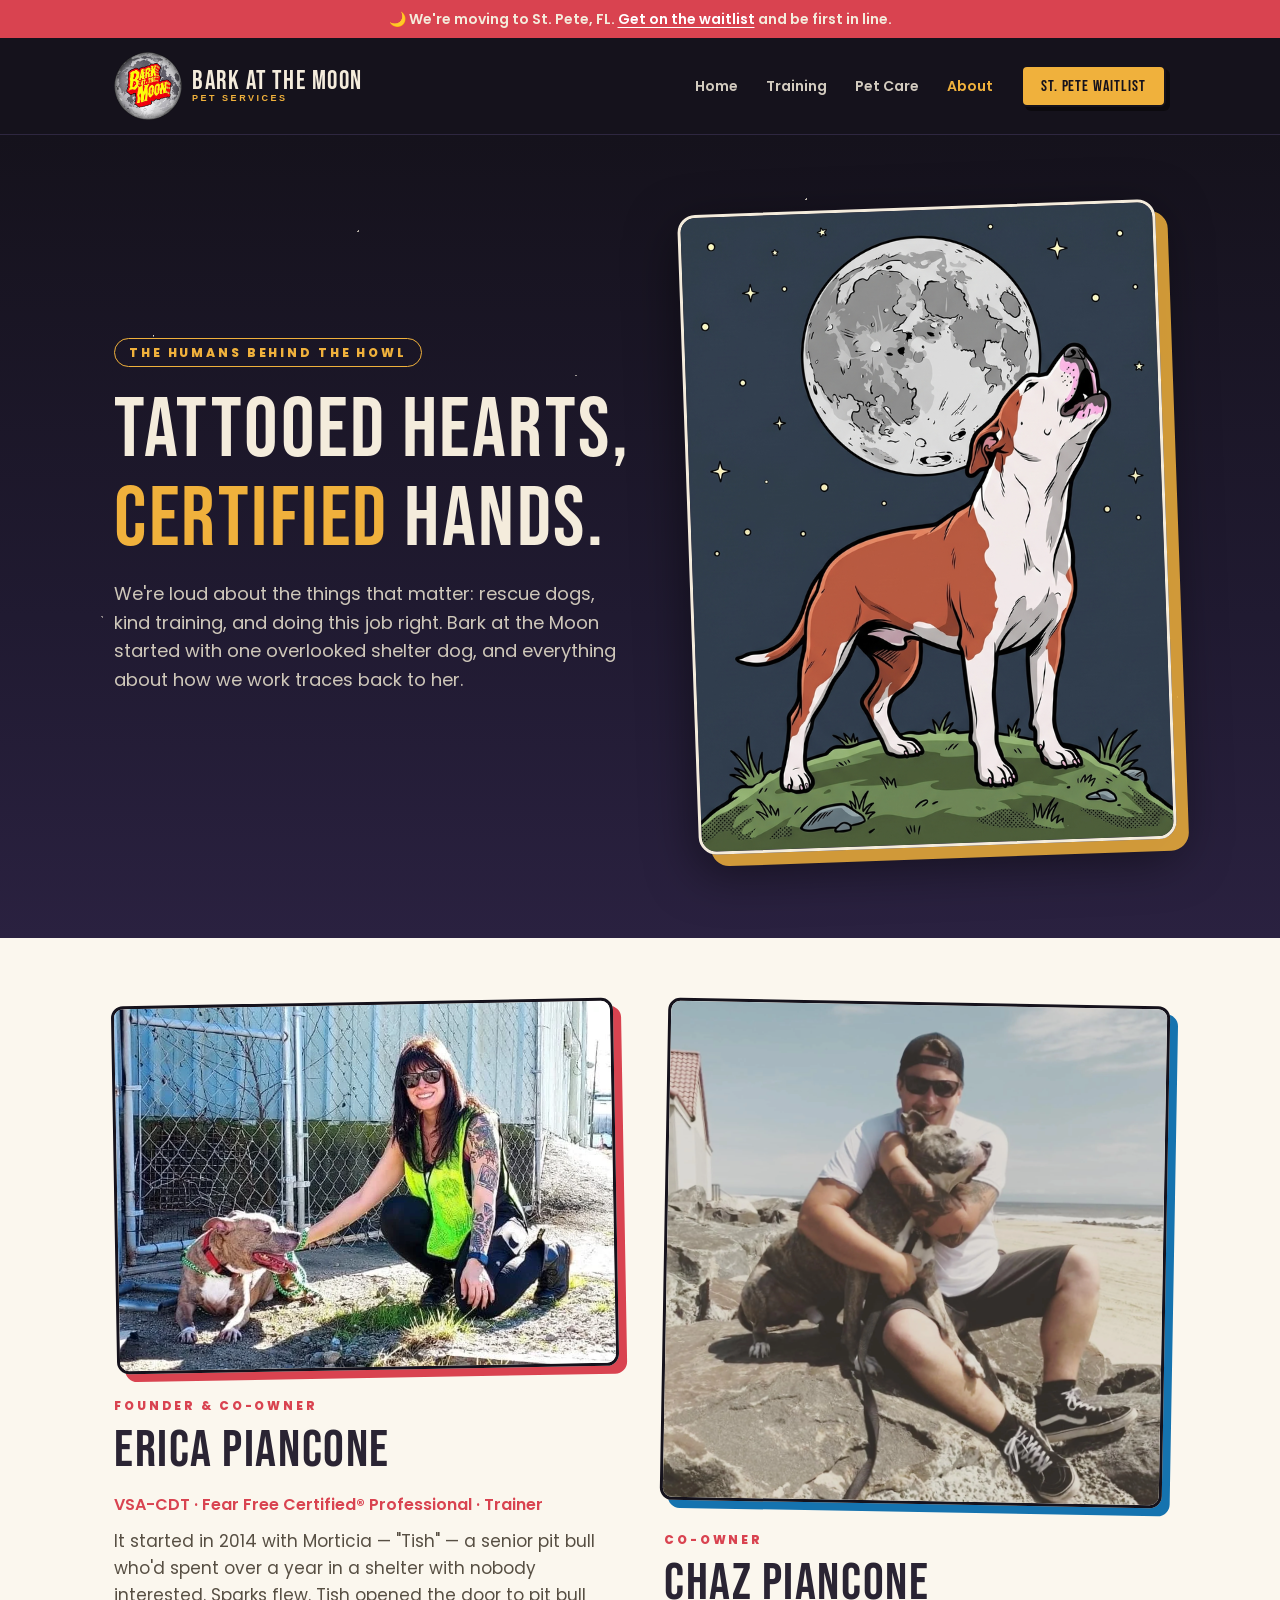
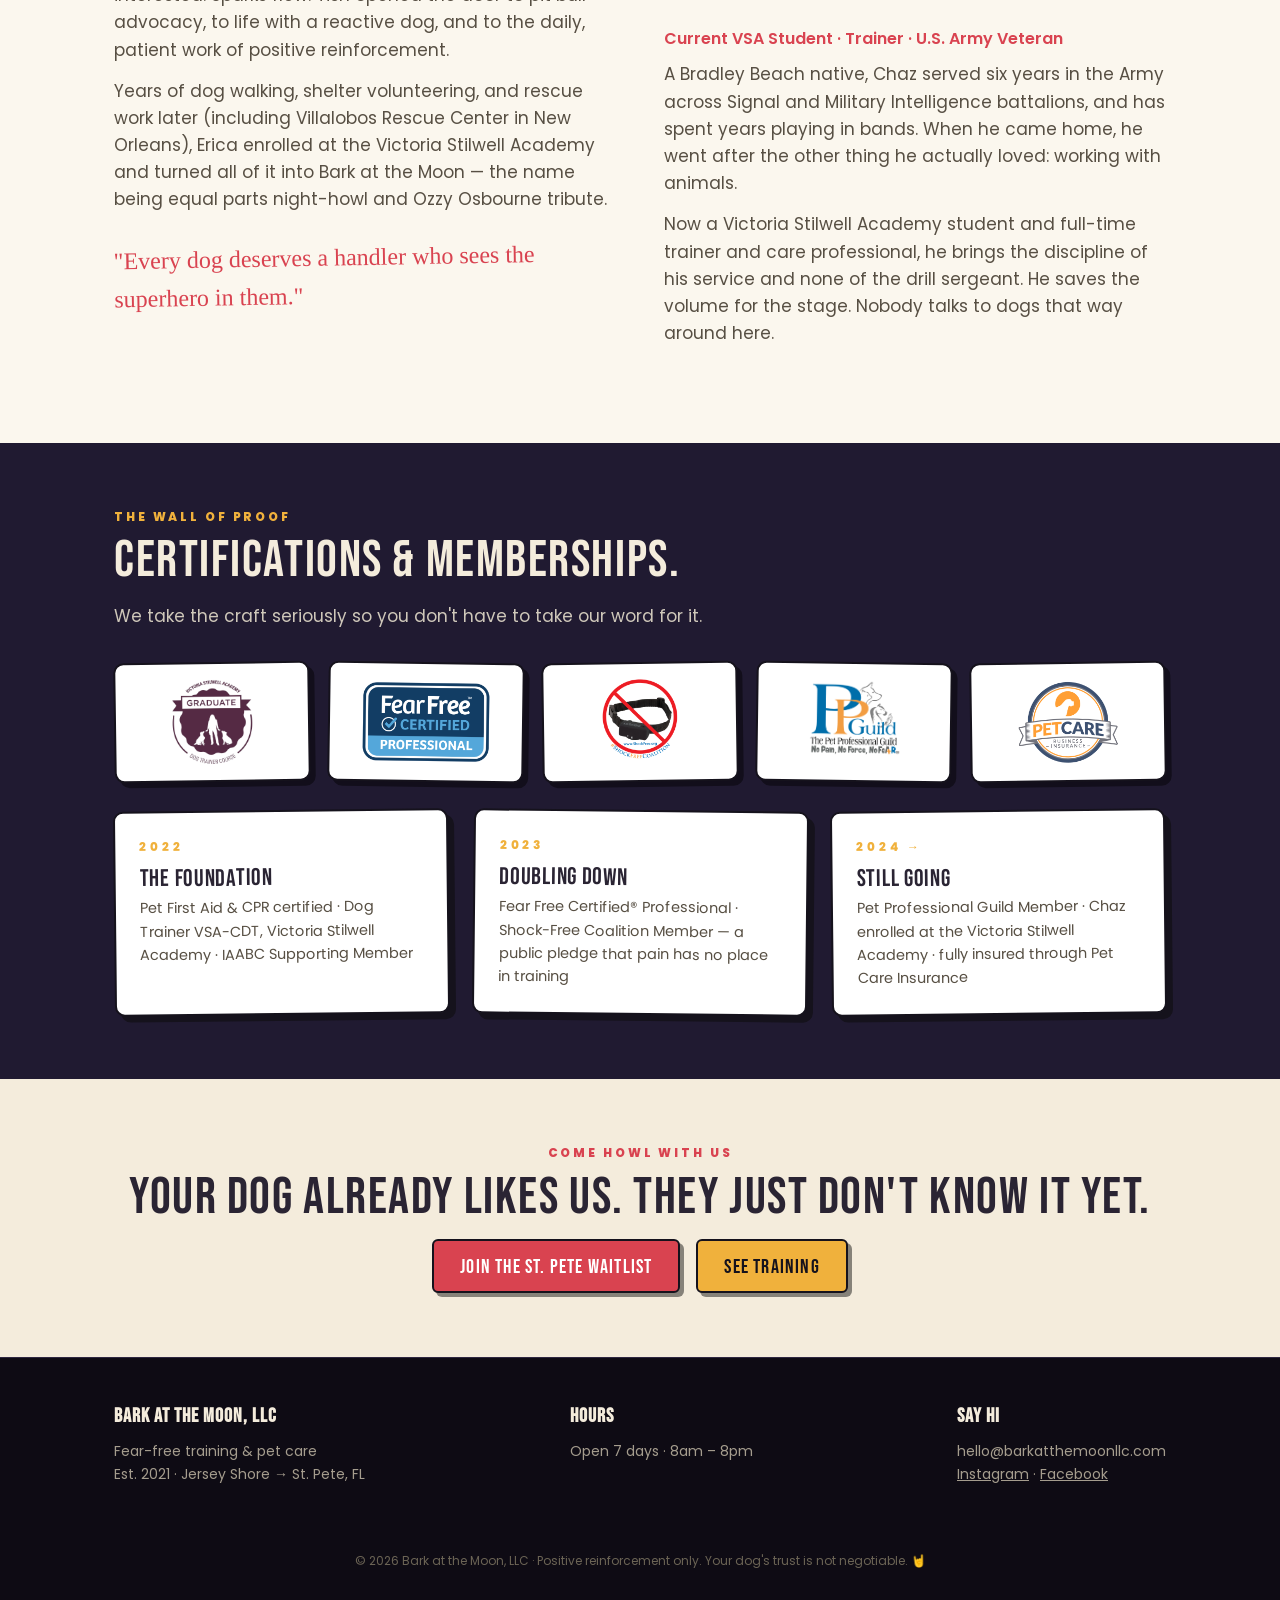
==== about.html @ cbb5c9de "Bark at the Moon site mockups: 5 pages, brand assets, mobile-ready Co-Authored-By: Claude Fable 5 <n" ====
<!DOCTYPE html>
<html lang="en">
<head>
<meta charset="UTF-8">
<meta name="viewport" content="width=device-width, initial-scale=1.0">
<title>About Us | Bark at the Moon</title>
<meta name="description" content="Meet Erica and Chaz Piancone — certified, fear-free trainers with rescue roots, tattoo sleeves, and zero tolerance for outdated training methods.">
<link rel="preconnect" href="https://fonts.googleapis.com">
<link href="https://fonts.googleapis.com/css2?family=Bebas+Neue&family=Permanent+Marker&family=Poppins:wght@400;600;800&display=swap" rel="stylesheet">
<link rel="stylesheet" href="styles.css">
</head>
<body>

<div class="topbar">🌙 We're moving to St. Pete, FL. <a href="waitlist.html">Get on the waitlist</a> and be first in line.</div>

<header>
  <nav class="nav">
    <a class="logo" href="index.html">
      <img src="assets/logo-moon.png" alt="Bark at the Moon logo" style="width:68px;height:auto;">
      <span class="logo-name">Bark at the Moon<small>Pet Services</small></span>
    </a>
    <a class="nav-link" href="index.html">Home</a>
    <a class="nav-link" href="training.html">Training</a>
    <a class="nav-link" href="pet-care.html">Pet Care</a>
    <a class="nav-link active" href="about.html">About</a>
    <a class="btn btn-gold btn-sm" href="waitlist.html">St. Pete Waitlist</a>
  </nav>
</header>

<div class="hero">
  <div class="hero-inner">
    <div class="hero-copy">
      <span class="eyebrow">The humans behind the howl</span>
      <h1>Tattooed hearts,<br><span class="hl">certified</span> hands.</h1>
      <p class="sub">We're loud about the things that matter: rescue dogs, kind training, and doing this job right. Bark at the Moon started with one overlooked shelter dog, and everything about how we work traces back to her.</p>
    </div>
    <div class="hero-art">
      <span class="awoo marker">est. 2021</span>
      <img class="hero-logo" src="assets/about-hero.png" alt="Illustration of a pit bull howling at the full moon">
    </div>
  </div>
</div>

<section class="section-light">
  <div class="wrap">
    <div class="split">
      <div>
        <img class="photo-frame" src="assets/erica-vrc.jpg" alt="Erica volunteering at Villalobos Rescue Center with a smiling pit bull">
        <div class="kicker">Founder &amp; Co-Owner</div>
        <h2 class="title">Erica Piancone</h2>
        <p style="font-weight:600; color:var(--red); margin-bottom:10px;">VSA-CDT · Fear Free Certified® Professional · Trainer</p>
        <p class="lede" style="margin-bottom:14px;">It started in 2014 with Morticia — "Tish" — a senior pit bull who'd spent over a year in a shelter with nobody interested. Sparks flew. Tish opened the door to pit bull advocacy, to life with a reactive dog, and to the daily, patient work of positive reinforcement.</p>
        <p class="lede" style="margin-bottom:14px;">Years of dog walking, shelter volunteering, and rescue work later (including Villalobos Rescue Center in New Orleans), Erica enrolled at the Victoria Stilwell Academy and turned all of it into Bark at the Moon — the name being equal parts night-howl and Ozzy Osbourne tribute.</p>
        <blockquote class="pull">"Every dog deserves a handler who sees the superhero in them."</blockquote>
      </div>
      <div>
        <img class="photo-frame tilt-r" src="assets/chaz.jpg" alt="Chaz on the beach hugging a brindle pit bull">
        <div class="kicker">Co-Owner</div>
        <h2 class="title">Chaz Piancone</h2>
        <p style="font-weight:600; color:var(--red); margin-bottom:10px;">Current VSA Student · Trainer · U.S. Army Veteran</p>
        <p class="lede" style="margin-bottom:14px;">A Bradley Beach native, Chaz served six years in the Army across Signal and Military Intelligence battalions, and has spent years playing in bands. When he came home, he went after the other thing he actually loved: working with animals.</p>
        <p class="lede">Now a Victoria Stilwell Academy student and full-time trainer and care professional, he brings the discipline of his service and none of the drill sergeant. He saves the volume for the stage. Nobody talks to dogs that way around here.</p>
      </div>
    </div>
  </div>
</section>

<section class="section-dark">
  <div class="wrap">
    <div class="kicker">The wall of proof</div>
    <h2 class="title">Certifications &amp; memberships.</h2>
    <p class="lede">We take the craft seriously so you don't have to take our word for it.</p>
    <div class="cert-strip" style="margin-bottom:28px;">
      <div class="cert"><img src="assets/vsa.jpg" alt="Victoria Stilwell Academy Graduate — Dog Trainer Course"></div>
      <div class="cert"><img src="assets/fearfree.png" alt="Fear Free Certified Professional"></div>
      <div class="cert"><img src="assets/sfc.png" alt="Shock-Free Coalition member"></div>
      <div class="cert"><img src="assets/ppg.png" alt="Pet Professional Guild member"></div>
      <div class="cert"><img src="assets/pci.png" alt="Insured through Pet Care Insurance"></div>
    </div>
    <div class="cards">
      <div class="card">
        <div class="kicker">2022</div>
        <h3>The foundation</h3>
        <p>Pet First Aid &amp; CPR certified · Dog Trainer VSA-CDT, Victoria Stilwell Academy · IAABC Supporting Member</p>
      </div>
      <div class="card">
        <div class="kicker">2023</div>
        <h3>Doubling down</h3>
        <p>Fear Free Certified® Professional · Shock-Free Coalition Member — a public pledge that pain has no place in training</p>
      </div>
      <div class="card">
        <div class="kicker">2024 →</div>
        <h3>Still going</h3>
        <p>Pet Professional Guild Member · Chaz enrolled at the Victoria Stilwell Academy · fully insured through Pet Care Insurance</p>
      </div>
    </div>
  </div>
</section>

<section class="section-cream">
  <div class="wrap" style="text-align:center;">
    <div class="kicker">Come howl with us</div>
    <h2 class="title">Your dog already likes us. They just don't know it yet.</h2>
    <div class="cta-row" style="justify-content:center; display:flex; gap:16px; flex-wrap:wrap;">
      <a class="btn btn-red" href="waitlist.html">Join the St. Pete Waitlist</a>
      <a class="btn btn-gold" href="training.html">See Training</a>
    </div>
  </div>
</section>

<footer>
  <div class="wrap">
    <div>
      <h4>Bark at the Moon, LLC</h4>
      Fear-free training &amp; pet care<br>
      Est. 2021 · Jersey Shore → St. Pete, FL
    </div>
    <div>
      <h4>Hours</h4>
      Open 7 days · 8am – 8pm
    </div>
    <div>
      <h4>Say hi</h4>
      hello@barkatthemoonllc.com<br>
      <a href="https://instagram.com/barkatthemoon_nj" target="_blank" rel="noopener">Instagram</a> · <a href="https://facebook.com/barkatthemoonllc" target="_blank" rel="noopener">Facebook</a>
    </div>
    <div class="fine">© 2026 Bark at the Moon, LLC · Positive reinforcement only. Your dog's trust is not negotiable. 🤘</div>
  </div>
</footer>

</body>
</html>
---- styles.css ----
/* Bark at the Moon — mockup design system
   Tattoo-flash palette: ink, cream, gold, red, teal */

:root {
  --ink: #15121c;
  --night: #201a31;
  --night-2: #2a2140;
  --cream: #f4ecdc;
  --paper: #fbf7ee;
  --gold: #f0b13c;
  --red: #d94350;
  --blue: #1573af;   /* carried over from the current site's accent */
  --teal: #3aa79a;
  --text-dark: #2a2433;
  --muted: #7d7668;
}

* { margin: 0; padding: 0; box-sizing: border-box; }

body {
  font-family: "Poppins", "Segoe UI", Arial, sans-serif;
  background: var(--ink);
  color: var(--cream);
  line-height: 1.6;
}

h1, h2, h3, .display {
  font-family: "Bebas Neue", "Arial Narrow", sans-serif;
  font-weight: 400;
  letter-spacing: 0.03em;
  line-height: 1.05;
}

.marker { font-family: "Permanent Marker", cursive; }

a { color: inherit; }

img { max-width: 100%; }

/* ── announcement bar ─────────────────────────── */
.topbar {
  background: var(--red);
  color: var(--cream);
  text-align: center;
  font-size: 14px;
  font-weight: 600;
  padding: 8px 16px;
}
.topbar a { color: #fff; text-underline-offset: 3px; }

/* ── header ───────────────────────────────────── */
header {
  background: var(--ink);
  border-bottom: 1px solid #2e2740;
  position: sticky;
  top: 0;
  z-index: 50;
}
.nav {
  max-width: 1100px;
  margin: 0 auto;
  padding: 14px 24px;
  display: flex;
  align-items: center;
  gap: 28px;
}
.logo {
  display: flex;
  align-items: center;
  gap: 10px;
  text-decoration: none;
  margin-right: auto;
}
.logo svg { display: block; }
.logo-name {
  font-family: "Bebas Neue", sans-serif;
  font-size: 26px;
  letter-spacing: 0.06em;
  color: var(--cream);
  line-height: 0.9;
}
.logo-name small {
  display: block;
  font-family: "Inter", sans-serif;
  font-size: 9px;
  font-weight: 600;
  letter-spacing: 0.28em;
  color: var(--gold);
  text-transform: uppercase;
}
.nav a.nav-link {
  text-decoration: none;
  font-size: 14px;
  font-weight: 600;
  color: var(--cream);
  opacity: 0.85;
}
.nav a.nav-link:hover, .nav a.nav-link.active { color: var(--gold); opacity: 1; }

/* ── buttons ──────────────────────────────────── */
.btn {
  display: inline-block;
  font-family: "Bebas Neue", sans-serif;
  font-size: 20px;
  letter-spacing: 0.06em;
  text-decoration: none;
  padding: 10px 26px 8px;
  border: 2px solid var(--ink);
  border-radius: 6px;
  cursor: pointer;
  transition: transform 0.12s ease;
}
.btn:hover { transform: rotate(-1.5deg) scale(1.03); }
.btn-gold { background: var(--gold); color: var(--ink); box-shadow: 4px 4px 0 rgba(0,0,0,0.45); }
.btn-red { background: var(--red); color: #fff; box-shadow: 4px 4px 0 rgba(0,0,0,0.45); }
.btn-ghost { background: transparent; color: var(--cream); border-color: var(--cream); }
.btn-sm { font-size: 16px; padding: 7px 18px 5px; }

/* ── hero ─────────────────────────────────────── */
.hero {
  background:
    radial-gradient(1.5px 1.5px at 12% 25%, rgba(244,236,220,.9) 50%, transparent 51%),
    radial-gradient(2px 2px at 28% 12%, rgba(244,236,220,.7) 50%, transparent 51%),
    radial-gradient(1.5px 1.5px at 45% 30%, rgba(244,236,220,.6) 50%, transparent 51%),
    radial-gradient(2px 2px at 63% 8%, rgba(244,236,220,.8) 50%, transparent 51%),
    radial-gradient(1.5px 1.5px at 85% 40%, rgba(244,236,220,.7) 50%, transparent 51%),
    radial-gradient(1.5px 1.5px at 72% 22%, rgba(244,236,220,.5) 50%, transparent 51%),
    radial-gradient(2px 2px at 8% 60%, rgba(244,236,220,.5) 50%, transparent 51%),
    radial-gradient(1.5px 1.5px at 92% 70%, rgba(244,236,220,.6) 50%, transparent 51%),
    linear-gradient(180deg, var(--ink) 0%, var(--night) 60%, var(--night-2) 100%);
}
.hero-inner {
  max-width: 1100px;
  margin: 0 auto;
  padding: 72px 24px 84px;
  display: flex;
  align-items: center;
  gap: 48px;
}
.hero-copy { flex: 1.1; }
.hero-art { flex: 1; text-align: center; position: relative; }

.eyebrow {
  display: inline-block;
  font-size: 12px;
  font-weight: 800;
  letter-spacing: 0.24em;
  text-transform: uppercase;
  color: var(--gold);
  border: 1.5px solid var(--gold);
  border-radius: 999px;
  padding: 4px 14px;
  margin-bottom: 20px;
}

.hero h1 {
  font-size: clamp(48px, 7vw, 84px);
  color: var(--cream);
  margin-bottom: 16px;
}
.hero h1 .hl { color: var(--gold); }
.hero h1 .hl-red { color: var(--red); }

.hero .sub {
  font-size: 18px;
  max-width: 520px;
  color: #cfc8ba;
  margin-bottom: 28px;
}
.hero .cta-row { display: flex; gap: 16px; flex-wrap: wrap; align-items: center; }

.awoo {
  position: absolute;
  top: -10px;
  right: 4%;
  transform: rotate(12deg);
  color: var(--red);
  font-size: 22px;
}

/* moon */
.moon-img {
  width: 100%;
  max-width: 400px;
  height: auto;
  transform: rotate(-2deg);
  filter:
    drop-shadow(0 0 30px rgba(244,236,220,0.25))
    drop-shadow(0 0 100px rgba(240,177,60,0.15));
}

/* ── sections ─────────────────────────────────── */
section { padding: 64px 0; }
.wrap { max-width: 1100px; margin: 0 auto; padding: 0 24px; }
.wrap-narrow { max-width: 780px; margin: 0 auto; padding: 0 24px; }

.section-light { background: var(--paper); color: var(--text-dark); }
.section-cream { background: var(--cream); color: var(--text-dark); }
.section-dark { background: var(--night); }
.section-ink { background: var(--ink); }

.kicker {
  font-size: 12px;
  font-weight: 800;
  letter-spacing: 0.24em;
  text-transform: uppercase;
  color: var(--red);
  margin-bottom: 8px;
}
.section-dark .kicker, .section-ink .kicker { color: var(--gold); }

h2.title { font-size: clamp(34px, 4.5vw, 52px); margin-bottom: 14px; }
.lede { font-size: 17px; max-width: 640px; margin-bottom: 32px; }
.section-light .lede, .section-cream .lede { color: #574f43; }
.section-dark .lede, .section-ink .lede { color: #cfc8ba; }

/* ── sticker cards ────────────────────────────── */
.cards {
  display: grid;
  grid-template-columns: repeat(auto-fit, minmax(240px, 1fr));
  gap: 24px;
}
.card {
  background: #fff;
  color: var(--text-dark);
  border: 2px solid var(--ink);
  border-radius: 10px;
  padding: 24px;
  box-shadow: 6px 6px 0 var(--ink);
}
.card:nth-child(even) { transform: rotate(0.6deg); }
.card:nth-child(odd) { transform: rotate(-0.6deg); }
.card h3 { font-size: 24px; margin: 10px 0 6px; }
.card p { font-size: 14.5px; color: #574f43; }
.card .price {
  font-family: "Bebas Neue", sans-serif;
  font-size: 22px;
  color: var(--red);
  margin-top: 10px;
}
.card .icon { width: 34px; height: 34px; }

.card-dark {
  background: var(--night-2);
  color: var(--cream);
  border-color: #000;
  box-shadow: 6px 6px 0 #000;
}
.card-dark p { color: #cfc8ba; }

/* ── the "no" list ────────────────────────────── */
.nolist { list-style: none; margin: 24px 0; }
.nolist li {
  font-family: "Bebas Neue", sans-serif;
  font-size: clamp(30px, 4.5vw, 46px);
  letter-spacing: 0.04em;
  color: var(--cream);
  position: relative;
  display: table;
  padding: 2px 6px;
  margin-bottom: 6px;
}
.nolist li::after {
  content: "";
  position: absolute;
  left: -6px; right: -6px; top: 52%;
  height: 5px;
  background: var(--red);
  transform: rotate(-1.6deg);
  border-radius: 3px;
}
.not-ever {
  font-family: "Permanent Marker", cursive;
  font-size: 26px;
  color: var(--gold);
  transform: rotate(-2deg);
  display: inline-block;
  margin-top: 8px;
}

/* ── badges / patches ─────────────────────────── */
.badges { display: flex; flex-wrap: wrap; gap: 12px; margin-top: 20px; }
.badge {
  border: 2px solid var(--gold);
  color: var(--gold);
  border-radius: 999px;
  font-size: 13px;
  font-weight: 700;
  padding: 7px 16px;
  letter-spacing: 0.02em;
  background: rgba(240,177,60,0.07);
}
.badge.badge-light {
  border-color: var(--text-dark);
  color: var(--text-dark);
  background: #fff;
  box-shadow: 3px 3px 0 var(--text-dark);
}

/* ── misc ─────────────────────────────────────── */
.split { display: flex; gap: 48px; align-items: flex-start; }
.split > div { flex: 1; }

.pawline {
  display: flex; gap: 18px; justify-content: center;
  padding: 18px 0; opacity: 0.5;
}

blockquote.pull {
  font-family: "Permanent Marker", cursive;
  font-size: 24px;
  color: var(--red);
  transform: rotate(-1deg);
  margin: 24px 0;
  max-width: 560px;
}

.notice {
  border: 2px dashed var(--red);
  border-radius: 10px;
  padding: 16px 20px;
  font-size: 15px;
  max-width: 640px;
}

/* ── forms (waitlist) ─────────────────────────── */
.form-card {
  background: var(--paper);
  color: var(--text-dark);
  border: 2px solid var(--ink);
  border-radius: 12px;
  box-shadow: 8px 8px 0 rgba(0,0,0,0.5);
  padding: 32px;
  max-width: 560px;
}
.form-card label {
  display: block;
  font-size: 13px;
  font-weight: 800;
  letter-spacing: 0.06em;
  text-transform: uppercase;
  margin: 16px 0 5px;
  color: var(--text-dark);
}
.form-card input[type="text"], .form-card input[type="email"],
.form-card input[type="tel"], .form-card textarea, .form-card select {
  width: 100%;
  font-family: inherit;
  font-size: 15px;
  padding: 10px 12px;
  border: 2px solid var(--text-dark);
  border-radius: 6px;
  background: #fff;
}
.form-card textarea { min-height: 80px; resize: vertical; }
.checks { display: flex; flex-wrap: wrap; gap: 10px; margin-top: 6px; }
.checks label {
  display: inline-flex; align-items: center; gap: 7px;
  margin: 0; text-transform: none; letter-spacing: 0;
  font-size: 14px; font-weight: 600;
  border: 2px solid var(--text-dark);
  border-radius: 999px;
  padding: 7px 14px;
  cursor: pointer;
  background: #fff;
}
.form-card .btn { margin-top: 24px; }

.steps { counter-reset: step; list-style: none; margin-top: 24px; }
.steps li {
  counter-increment: step;
  display: flex; gap: 16px; align-items: baseline;
  margin-bottom: 18px; font-size: 15.5px;
}
.steps li::before {
  content: counter(step);
  font-family: "Bebas Neue", sans-serif;
  font-size: 26px;
  color: var(--gold);
  border: 2px solid var(--gold);
  border-radius: 50%;
  min-width: 40px; height: 40px;
  display: inline-flex; align-items: center; justify-content: center;
  flex-shrink: 0;
  position: relative; top: 6px;
}

/* ── real assets: photos & cert emblems ───────── */
.hero-photo {
  width: 280px; height: 280px;
  object-fit: cover;
  border-radius: 50%;
  border: 4px solid var(--cream);
  box-shadow: 0 0 0 4px var(--ink), 0 12px 40px rgba(0,0,0,0.5);
  position: relative;
  z-index: 2;
}
.hero-logo {
  width: 100%;
  max-width: 520px;
  border-radius: 18px;
  border: 3px solid var(--cream);
  box-shadow: 12px 12px 0 rgba(240,177,60,0.85), 0 16px 50px rgba(0,0,0,0.5);
  transform: rotate(-2deg);
}

.photo-frame {
  width: 100%;
  border: 3px solid var(--ink);
  border-radius: 12px;
  box-shadow: 8px 8px 0 var(--red);
  transform: rotate(-1deg);
  margin-bottom: 18px;
}
.photo-frame.tilt-r { transform: rotate(1deg); box-shadow: 8px 8px 0 var(--blue); }

.cert-strip {
  display: grid;
  grid-template-columns: repeat(auto-fit, minmax(150px, 1fr));
  gap: 18px;
  margin-top: 26px;
}
.cert {
  background: #fff;
  border: 2px solid var(--ink);
  border-radius: 10px;
  padding: 14px;
  min-height: 110px;
  display: flex;
  align-items: center;
  justify-content: center;
  box-shadow: 5px 5px 0 rgba(0,0,0,0.45);
}
.cert:nth-child(even) { transform: rotate(0.8deg); }
.cert:nth-child(odd) { transform: rotate(-0.8deg); }
.cert img { max-height: 88px; max-width: 100%; object-fit: contain; }

.local-strip {
  display: flex;
  flex-wrap: wrap;
  gap: 22px;
  align-items: center;
  justify-content: center;
  margin-top: 24px;
}
.local-strip img {
  height: 92px; width: 92px;
  object-fit: contain;
  background: #fff;
  border: 2px solid var(--ink);
  border-radius: 50%;
  padding: 8px;
  box-shadow: 4px 4px 0 rgba(0,0,0,0.35);
}

/* ── footer ───────────────────────────────────── */
footer {
  background: #0e0b14;
  border-top: 1px solid #2e2740;
  padding: 42px 0;
  font-size: 14px;
  color: #a59d8e;
}
footer .wrap { display: flex; flex-wrap: wrap; gap: 40px; justify-content: space-between; }
footer h4 {
  font-family: "Bebas Neue", sans-serif;
  font-size: 20px;
  color: var(--cream);
  margin-bottom: 8px;
  letter-spacing: 0.05em;
}
footer a { color: #a59d8e; }
.fine { margin-top: 26px; text-align: center; width: 100%; font-size: 12px; color: #6b6455; }

@media (max-width: 820px) {
  /* nav collapses to a centered two-row stack */
  .nav {
    flex-wrap: wrap;
    justify-content: center;
    gap: 10px 18px;
    padding: 12px 16px;
  }
  .logo { margin-right: 0; flex-basis: 100%; justify-content: center; }
  .logo img { width: 52px !important; }
  .logo-name { font-size: 22px; }
  .nav a.nav-link { font-size: 13px; }
  .btn-sm { font-size: 14px; padding: 6px 14px 4px; }

  .topbar { font-size: 12.5px; padding: 7px 12px; }

  .hero-inner {
    flex-direction: column-reverse;
    text-align: center;
    padding: 40px 20px 52px;
    gap: 36px;
  }
  .hero .cta-row { justify-content: center; }
  .hero .sub { margin-left: auto; margin-right: auto; font-size: 16px; }
  .hero h1 { font-size: clamp(40px, 11vw, 64px); }
  .eyebrow { font-size: 11px; }
  .hero-copy > div[style] { justify-content: center !important; }

  .hero-logo { max-width: min(400px, 88vw); }
  .moon-img { width: min(300px, 82vw); height: auto; }
  .awoo { top: -26px; right: 8%; font-size: 18px; }

  section { padding: 44px 0; }
  .wrap, .wrap-narrow { padding: 0 20px; }
  .split { flex-direction: column; gap: 32px; }

  h2.title { font-size: clamp(30px, 8vw, 44px); }
  .lede { font-size: 15.5px; }

  .card { padding: 20px; }
  .form-card { padding: 22px 18px; max-width: none; }

  blockquote.pull { font-size: 20px; }
  .nolist li { font-size: clamp(26px, 8vw, 38px); }
  .not-ever { font-size: 22px; }

  footer .wrap { flex-direction: column; gap: 22px; text-align: center; }
  .fine { margin-top: 8px; }
}

@media (max-width: 480px) {
  .hero h1 { font-size: clamp(34px, 12vw, 44px); }
  .checks { gap: 8px; }
  .checks label { font-size: 13px; padding: 6px 11px; }
  .cert-strip { grid-template-columns: repeat(2, 1fr); gap: 12px; }
  .cert { min-height: 90px; padding: 10px; }
  .cert img { max-height: 70px; }
  .local-strip img { height: 74px; width: 74px; }
  .steps li::before { min-width: 34px; height: 34px; font-size: 22px; }
}
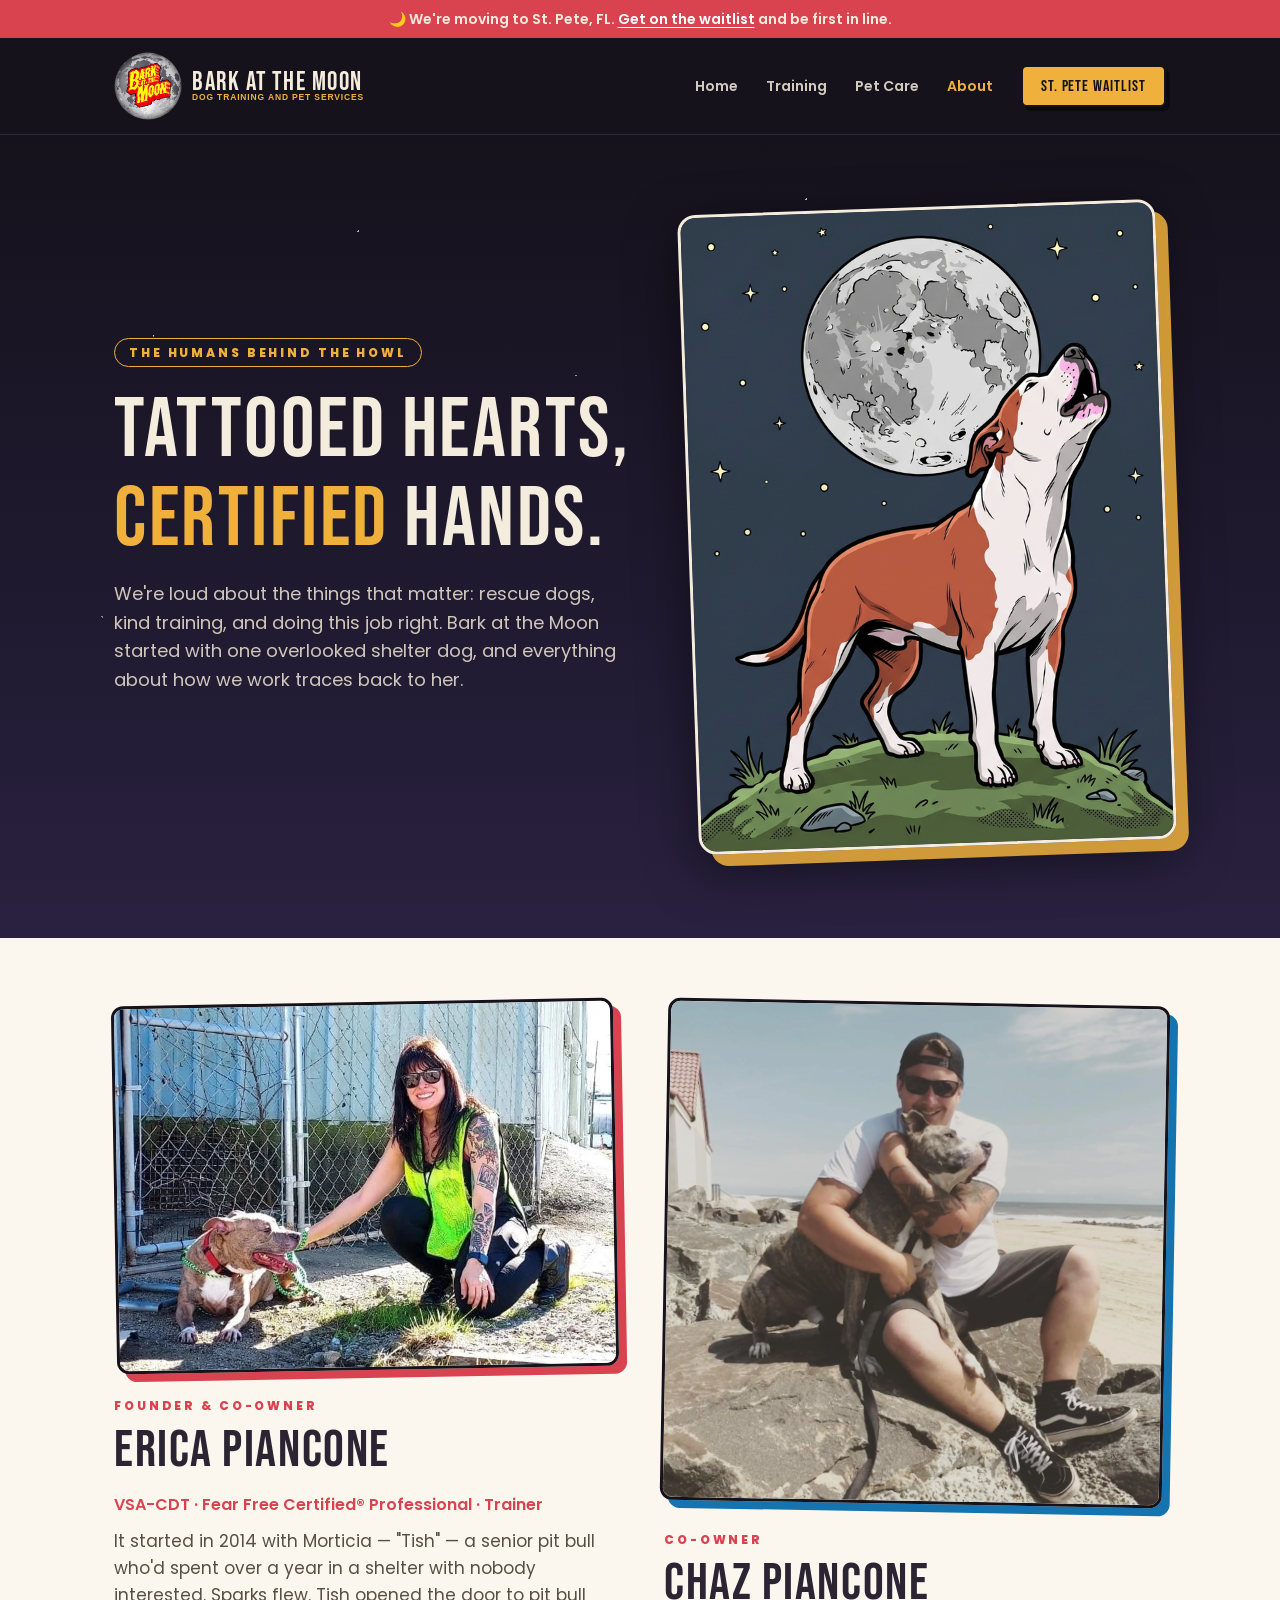
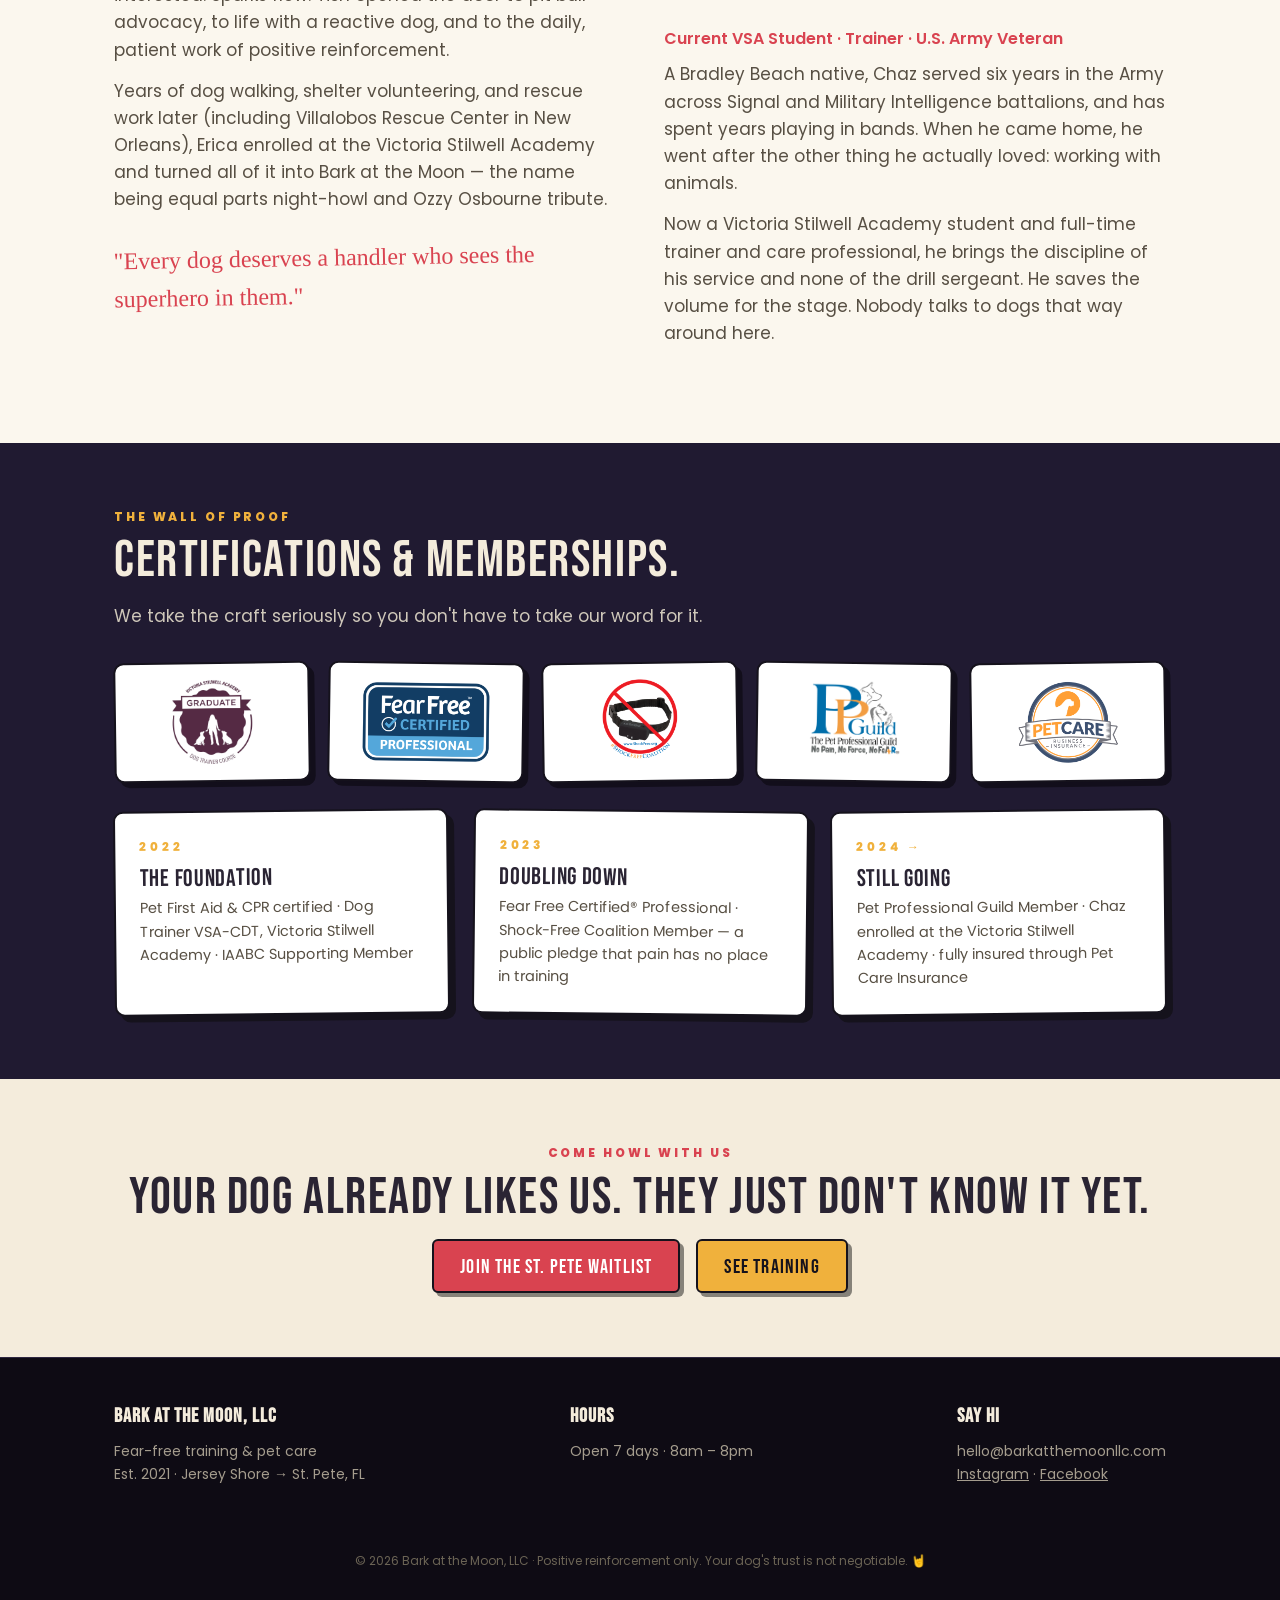
==== commit 68a3bd60: "Tagline now reads Dog Training and Pet Services; hero logo swapped to moon version Header sub-line u" ====
--- a/about.html
+++ b/about.html
@@ -17,7 +17,7 @@
   <nav class="nav">
     <a class="logo" href="index.html">
       <img src="assets/logo-moon.png" alt="Bark at the Moon logo" style="width:68px;height:auto;">
-      <span class="logo-name">Bark at the Moon<small>Pet Services</small></span>
+      <span class="logo-name">Bark at the Moon<small>Dog Training and Pet Services</small></span>
     </a>
     <a class="nav-link" href="index.html">Home</a>
     <a class="nav-link" href="training.html">Training</a>
--- a/styles.css
+++ b/styles.css
@@ -82,11 +82,12 @@
 .logo-name small {
   display: block;
   font-family: "Inter", sans-serif;
-  font-size: 9px;
+  font-size: 8.5px;
   font-weight: 600;
-  letter-spacing: 0.28em;
+  letter-spacing: 0.1em;   /* tracked in tight so the longer line sits flush under the wordmark */
   color: var(--gold);
   text-transform: uppercase;
+  white-space: nowrap;
 }
 .nav a.nav-link {
   text-decoration: none;
@@ -195,6 +196,27 @@
 .wrap-narrow { max-width: 780px; margin: 0 auto; padding: 0 24px; }
 
 .section-light { background: var(--paper); color: var(--text-dark); }
+
+/* tattoo flash sheet tiled behind a section, faint like an old stencil */
+.flash-bg { position: relative; }
+.flash-bg::before {
+  content: "";
+  position: absolute;
+  inset: 0;
+  background: url("assets/flash-bg.png") repeat;
+  background-size: 380px 380px;
+  opacity: 0.07;
+  pointer-events: none;
+}
+.flash-bg > .wrap { position: relative; }
+
+/* tattoo-parlor lettering for select headlines */
+.tattoo-font, h2.title.tattoo-font {
+  font-family: "Rye", "Bebas Neue", serif;
+  font-size: clamp(22px, 3.4vw, 36px);
+  letter-spacing: 0.01em;
+  line-height: 1.2;
+}
 .section-cream { background: var(--cream); color: var(--text-dark); }
 .section-dark { background: var(--night); }
 .section-ink { background: var(--ink); }
@@ -404,6 +426,17 @@
   transform: rotate(-2deg);
 }
 
+/* transparent-cut badge logo — no frame, just a moonlit glow */
+.hero-badge {
+  width: 100%;
+  max-width: 560px;
+  height: auto;
+  filter:
+    drop-shadow(0 0 34px rgba(244,236,220,0.22))
+    drop-shadow(0 0 90px rgba(240,177,60,0.16))
+    drop-shadow(0 14px 26px rgba(0,0,0,0.45));
+}
+
 .photo-frame {
   width: 100%;
   border: 3px solid var(--ink);
@@ -435,22 +468,45 @@
 .cert:nth-child(odd) { transform: rotate(-0.8deg); }
 .cert img { max-height: 88px; max-width: 100%; object-fit: contain; }
 
-.local-strip {
+.local-carousel {
+  overflow: hidden;
+  max-width: 820px;
+  margin: 30px auto 0;
+  -webkit-mask-image: linear-gradient(90deg, transparent, #000 14%, #000 86%, transparent);
+  mask-image: linear-gradient(90deg, transparent, #000 14%, #000 86%, transparent);
+}
+.local-track {
   display: flex;
-  flex-wrap: wrap;
-  gap: 22px;
-  align-items: center;
-  justify-content: center;
-  margin-top: 24px;
-}
-.local-strip img {
-  height: 92px; width: 92px;
+  width: max-content;
+  animation: local-marquee 28s linear infinite;
+}
+.local-carousel:hover .local-track { animation-play-state: paused; }
+.local-track a {
+  display: block;
+  flex-shrink: 0;
+  margin-right: 56px;
+  transition: transform 0.15s ease;
+}
+.local-track a:hover { transform: scale(1.05) rotate(-2deg); }
+.local-track img {
+  height: 180px; width: 180px;
   object-fit: contain;
   background: #fff;
   border: 2px solid var(--ink);
   border-radius: 50%;
-  padding: 8px;
-  box-shadow: 4px 4px 0 rgba(0,0,0,0.35);
+  padding: 16px;
+  box-shadow: 5px 5px 0 rgba(0,0,0,0.4);
+  display: block;
+}
+@keyframes local-marquee {
+  from { transform: translateX(0); }
+  to { transform: translateX(-33.3333%); }
+}
+@media (prefers-reduced-motion: reduce) {
+  .local-track { animation: none; flex-wrap: wrap; width: auto; justify-content: center; gap: 22px; }
+  .local-track a { margin-right: 0; }
+  .local-track a:nth-child(n+5) { display: none; }
+  .local-carousel { mask-image: none; -webkit-mask-image: none; }
 }
 
 /* ── footer ───────────────────────────────────── */
@@ -483,6 +539,7 @@
   .logo { margin-right: 0; flex-basis: 100%; justify-content: center; }
   .logo img { width: 52px !important; }
   .logo-name { font-size: 22px; }
+  .logo-name small { font-size: 8px; letter-spacing: 0.06em; }
   .nav a.nav-link { font-size: 13px; }
   .btn-sm { font-size: 14px; padding: 6px 14px 4px; }
 
@@ -501,6 +558,7 @@
   .hero-copy > div[style] { justify-content: center !important; }
 
   .hero-logo { max-width: min(400px, 88vw); }
+  .hero-badge { max-width: min(430px, 90vw); }
   .moon-img { width: min(300px, 82vw); height: auto; }
   .awoo { top: -26px; right: 8%; font-size: 18px; }
 
@@ -520,6 +578,9 @@
 
   footer .wrap { flex-direction: column; gap: 22px; text-align: center; }
   .fine { margin-top: 8px; }
+
+  .local-track img { height: 120px; width: 120px; padding: 10px; }
+  .local-track a { margin-right: 34px; }
 }
 
 @media (max-width: 480px) {
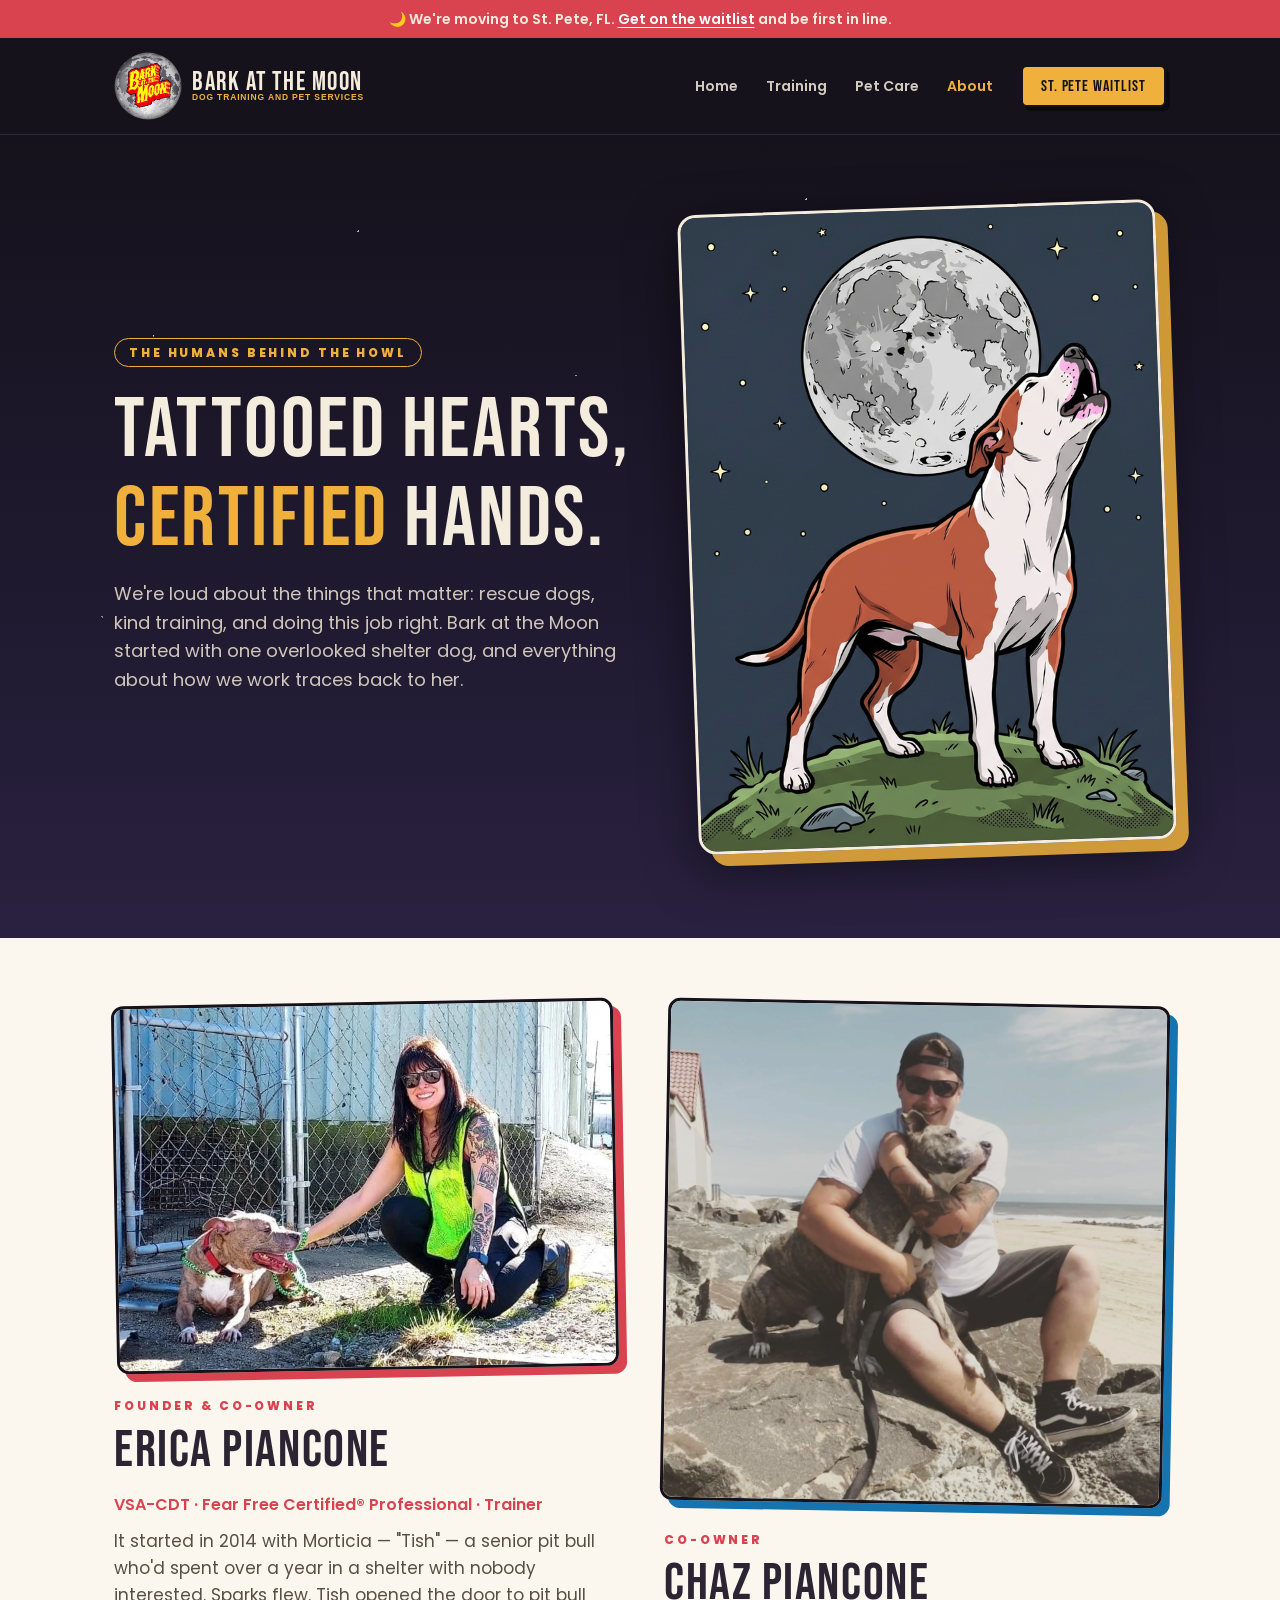
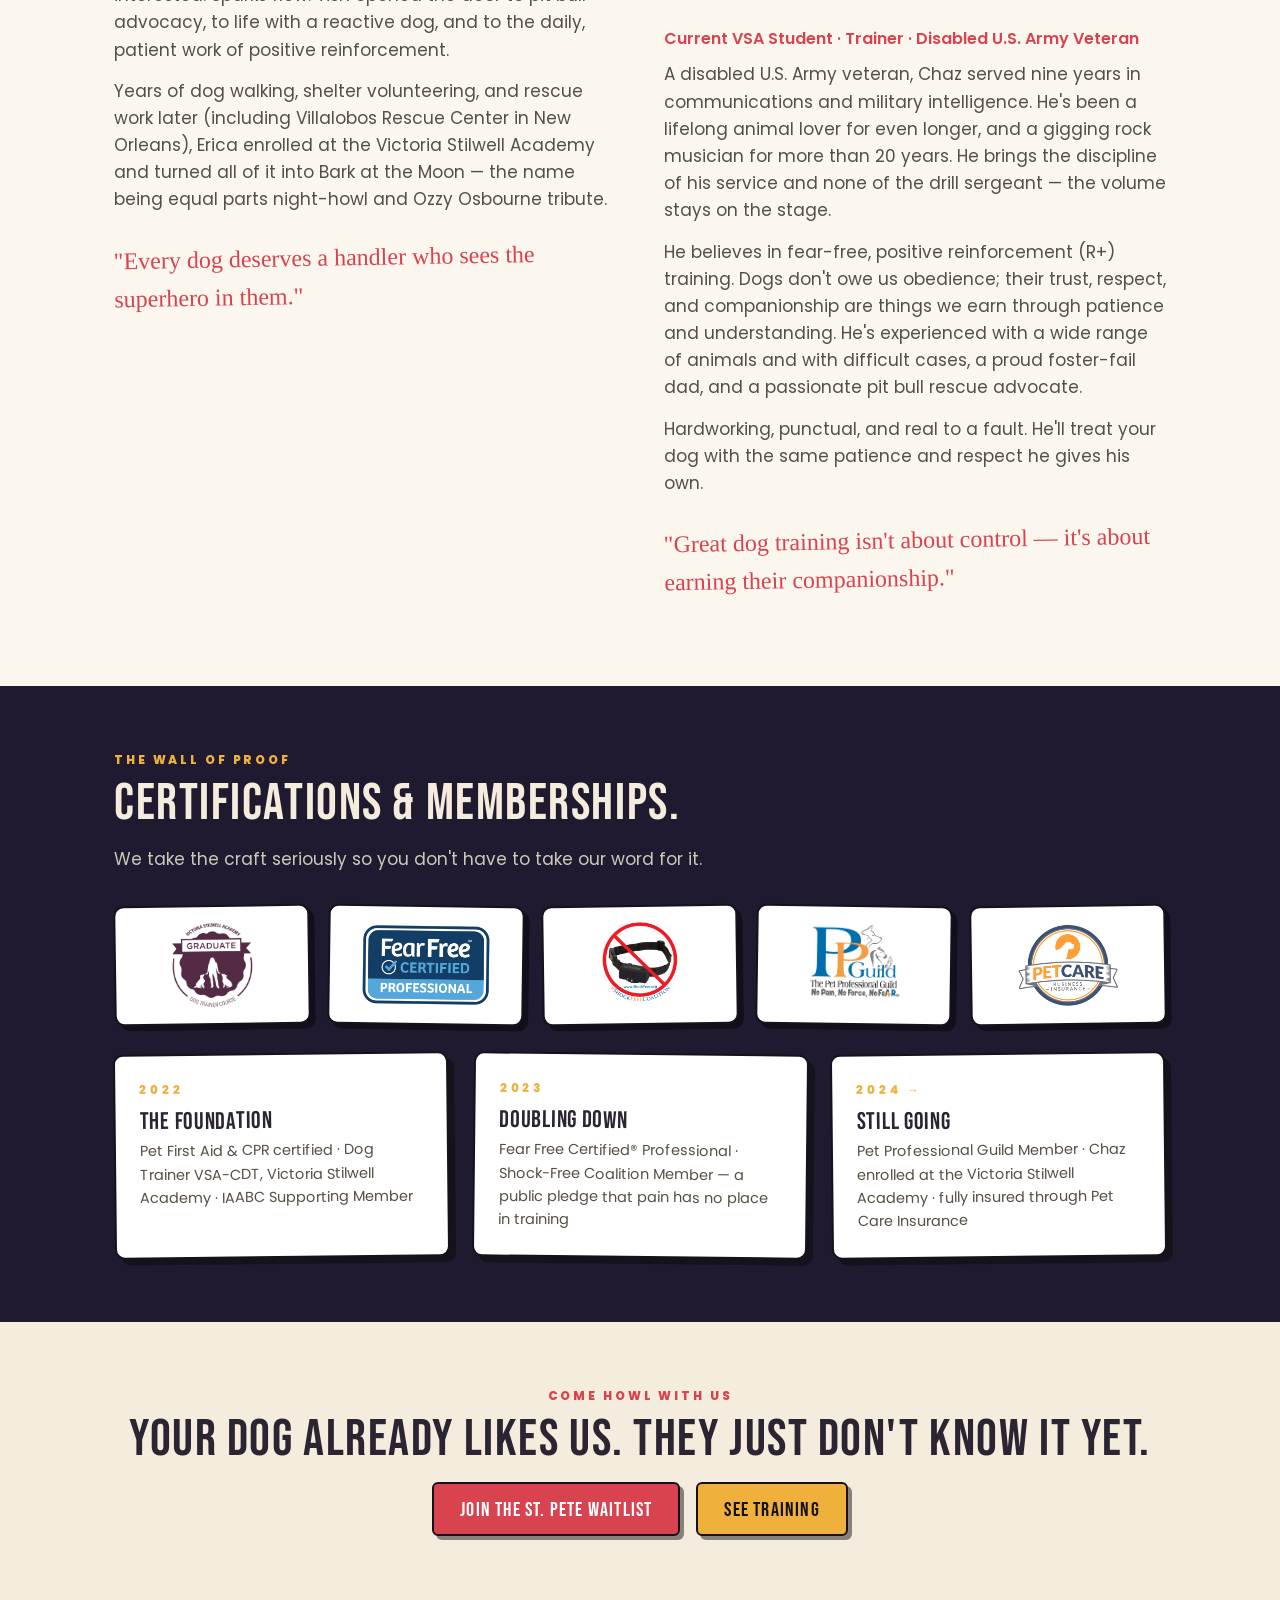
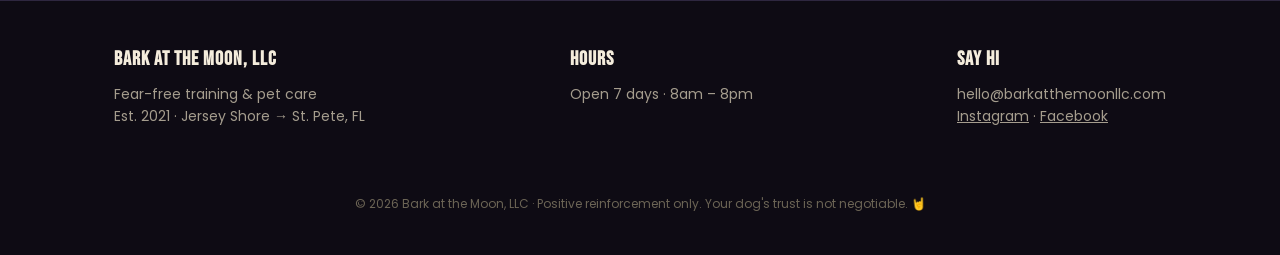
==== commit 27a15643: "About: new Chaz bio from the client Nine years in comms and military intel (was six), disabled veter" ====
--- a/about.html
+++ b/about.html
@@ -57,9 +57,11 @@
         <img class="photo-frame tilt-r" src="assets/chaz.jpg" alt="Chaz on the beach hugging a brindle pit bull">
         <div class="kicker">Co-Owner</div>
         <h2 class="title">Chaz Piancone</h2>
-        <p style="font-weight:600; color:var(--red); margin-bottom:10px;">Current VSA Student · Trainer · U.S. Army Veteran</p>
-        <p class="lede" style="margin-bottom:14px;">A Bradley Beach native, Chaz served six years in the Army across Signal and Military Intelligence battalions, and has spent years playing in bands. When he came home, he went after the other thing he actually loved: working with animals.</p>
-        <p class="lede">Now a Victoria Stilwell Academy student and full-time trainer and care professional, he brings the discipline of his service and none of the drill sergeant. He saves the volume for the stage. Nobody talks to dogs that way around here.</p>
+        <p style="font-weight:600; color:var(--red); margin-bottom:10px;">Current VSA Student · Trainer · Disabled U.S. Army Veteran</p>
+        <p class="lede" style="margin-bottom:14px;">A disabled U.S. Army veteran, Chaz served nine years in communications and military intelligence. He's been a lifelong animal lover for even longer, and a gigging rock musician for more than 20 years. He brings the discipline of his service and none of the drill sergeant — the volume stays on the stage.</p>
+        <p class="lede" style="margin-bottom:14px;">He believes in fear-free, positive reinforcement (R+) training. Dogs don't owe us obedience; their trust, respect, and companionship are things we earn through patience and understanding. He's experienced with a wide range of animals and with difficult cases, a proud foster-fail dad, and a passionate pit bull rescue advocate.</p>
+        <p class="lede" style="margin-bottom:14px;">Hardworking, punctual, and real to a fault. He'll treat your dog with the same patience and respect he gives his own.</p>
+        <blockquote class="pull">"Great dog training isn't about control — it's about earning their companionship."</blockquote>
       </div>
     </div>
   </div>
--- a/styles.css
+++ b/styles.css
@@ -269,6 +269,65 @@
   box-shadow: 6px 6px 0 #000;
 }
 .card-dark p { color: #cfc8ba; }
+
+/* ── reviews ──────────────────────────────────── */
+/* wider tracks than .cards so six quotes land as a clean 3x2, not 4+2.
+   min() keeps a single card from overflowing narrow phones. */
+.cards-reviews { grid-template-columns: repeat(auto-fit, minmax(min(300px, 100%), 1fr)); }
+
+.rating-line {
+  display: flex;
+  align-items: center;
+  justify-content: center;
+  flex-wrap: wrap;
+  gap: 14px;
+  margin: 4px 0 34px;
+}
+.rating-score {
+  font-family: "Bebas Neue", sans-serif;
+  font-size: 54px;
+  line-height: 1;
+  color: var(--gold);
+}
+.rating-stars { color: var(--gold); font-size: 22px; letter-spacing: 3px; }
+.rating-meta { font-size: 14px; color: #574f43; }
+.rating-meta a { color: var(--red); font-weight: 600; }
+
+.quote-card {
+  background: #fff;
+  color: var(--text-dark);
+  border: 2px solid var(--ink);
+  border-radius: 10px;
+  padding: 22px 24px 20px;
+  box-shadow: 6px 6px 0 var(--ink);
+  display: flex;
+  flex-direction: column;
+}
+.quote-card:nth-child(even) { transform: rotate(0.5deg); }
+.quote-card:nth-child(odd) { transform: rotate(-0.5deg); }
+.quote-card .stars { color: var(--gold); font-size: 14px; letter-spacing: 2px; }
+.quote-card blockquote {
+  font-size: 14.5px;
+  line-height: 1.65;
+  color: #574f43;
+  margin: 10px 0 16px;
+  flex: 1;
+}
+.quote-card .who {
+  font-family: "Bebas Neue", sans-serif;
+  font-size: 20px;
+  letter-spacing: 0.04em;
+  color: var(--ink);
+}
+.quote-card .what {
+  font-size: 11px;
+  font-weight: 600;
+  letter-spacing: 0.14em;
+  text-transform: uppercase;
+  color: var(--red);
+}
+.reviews-foot { text-align: center; margin-top: 30px; font-size: 13px; color: #574f43; }
+.reviews-foot a { color: var(--red); font-weight: 600; }
 
 /* ── the "no" list ────────────────────────────── */
 .nolist { list-style: none; margin: 24px 0; }
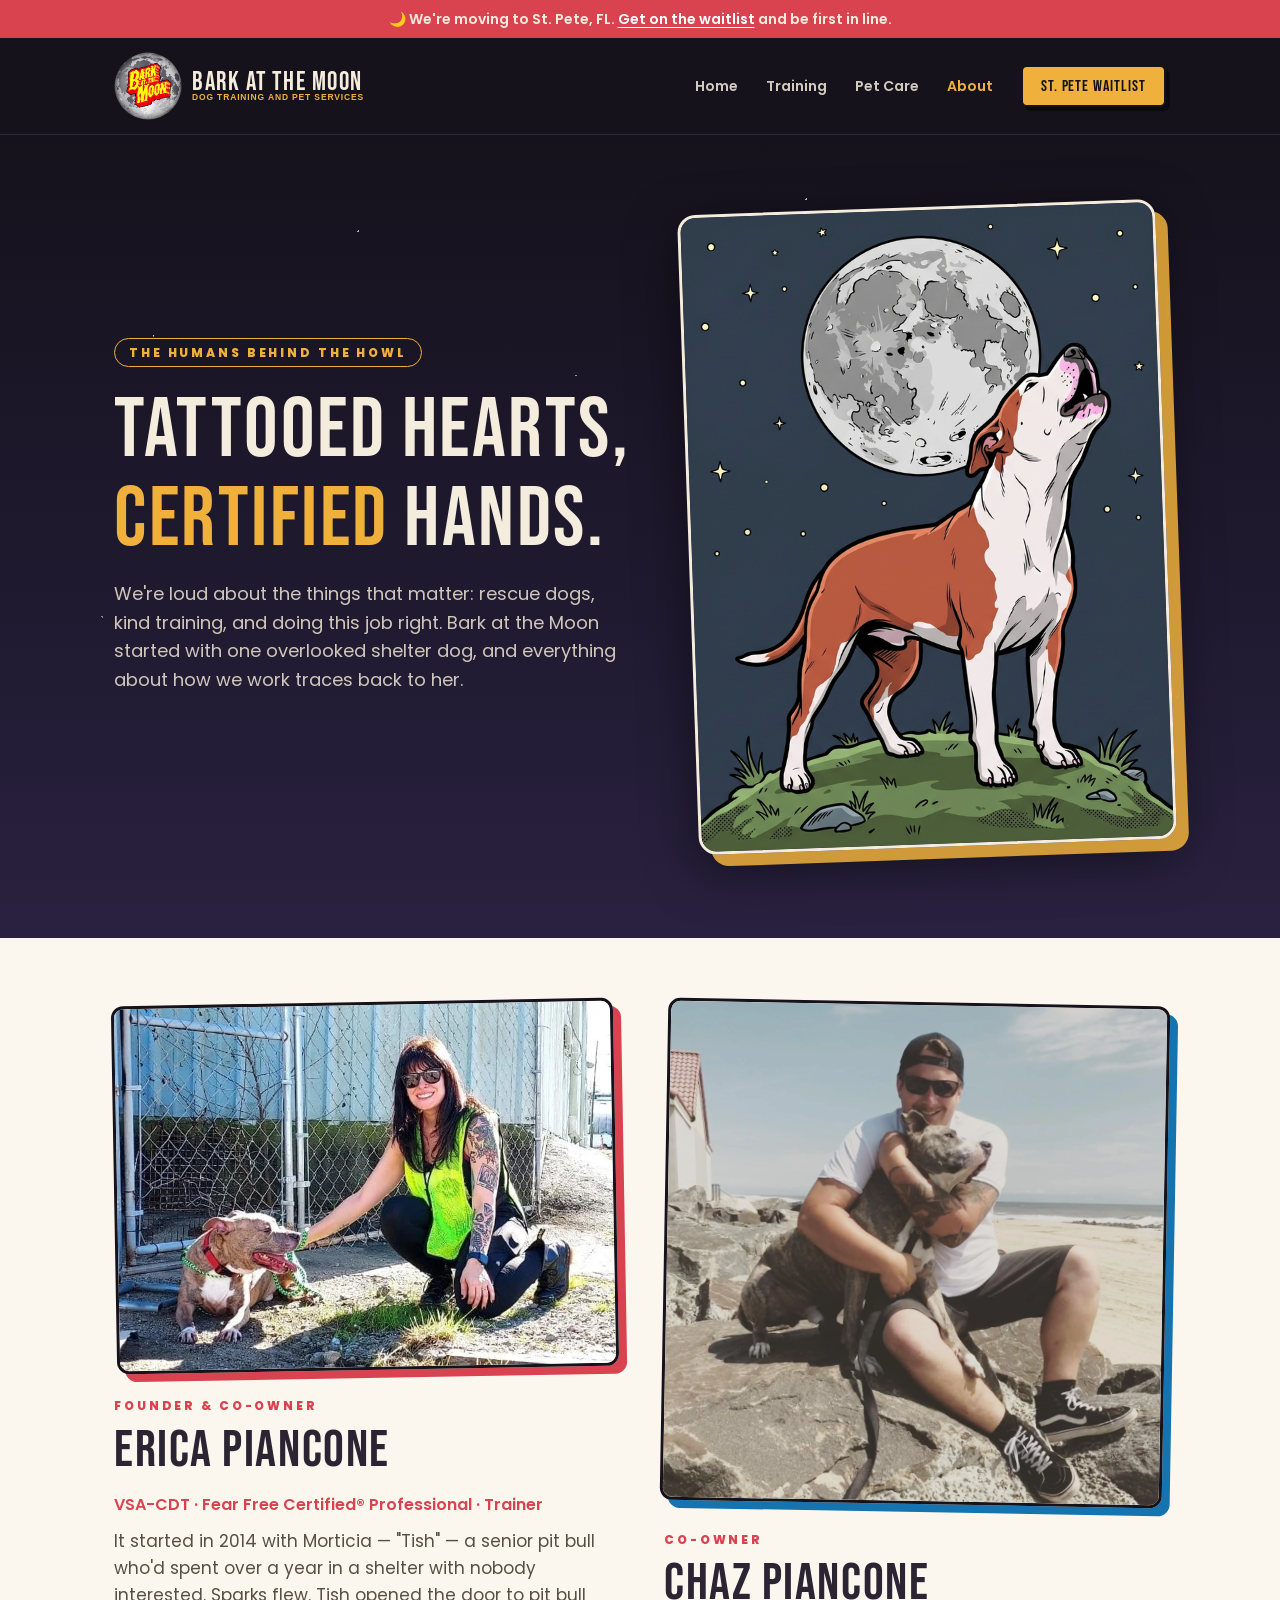
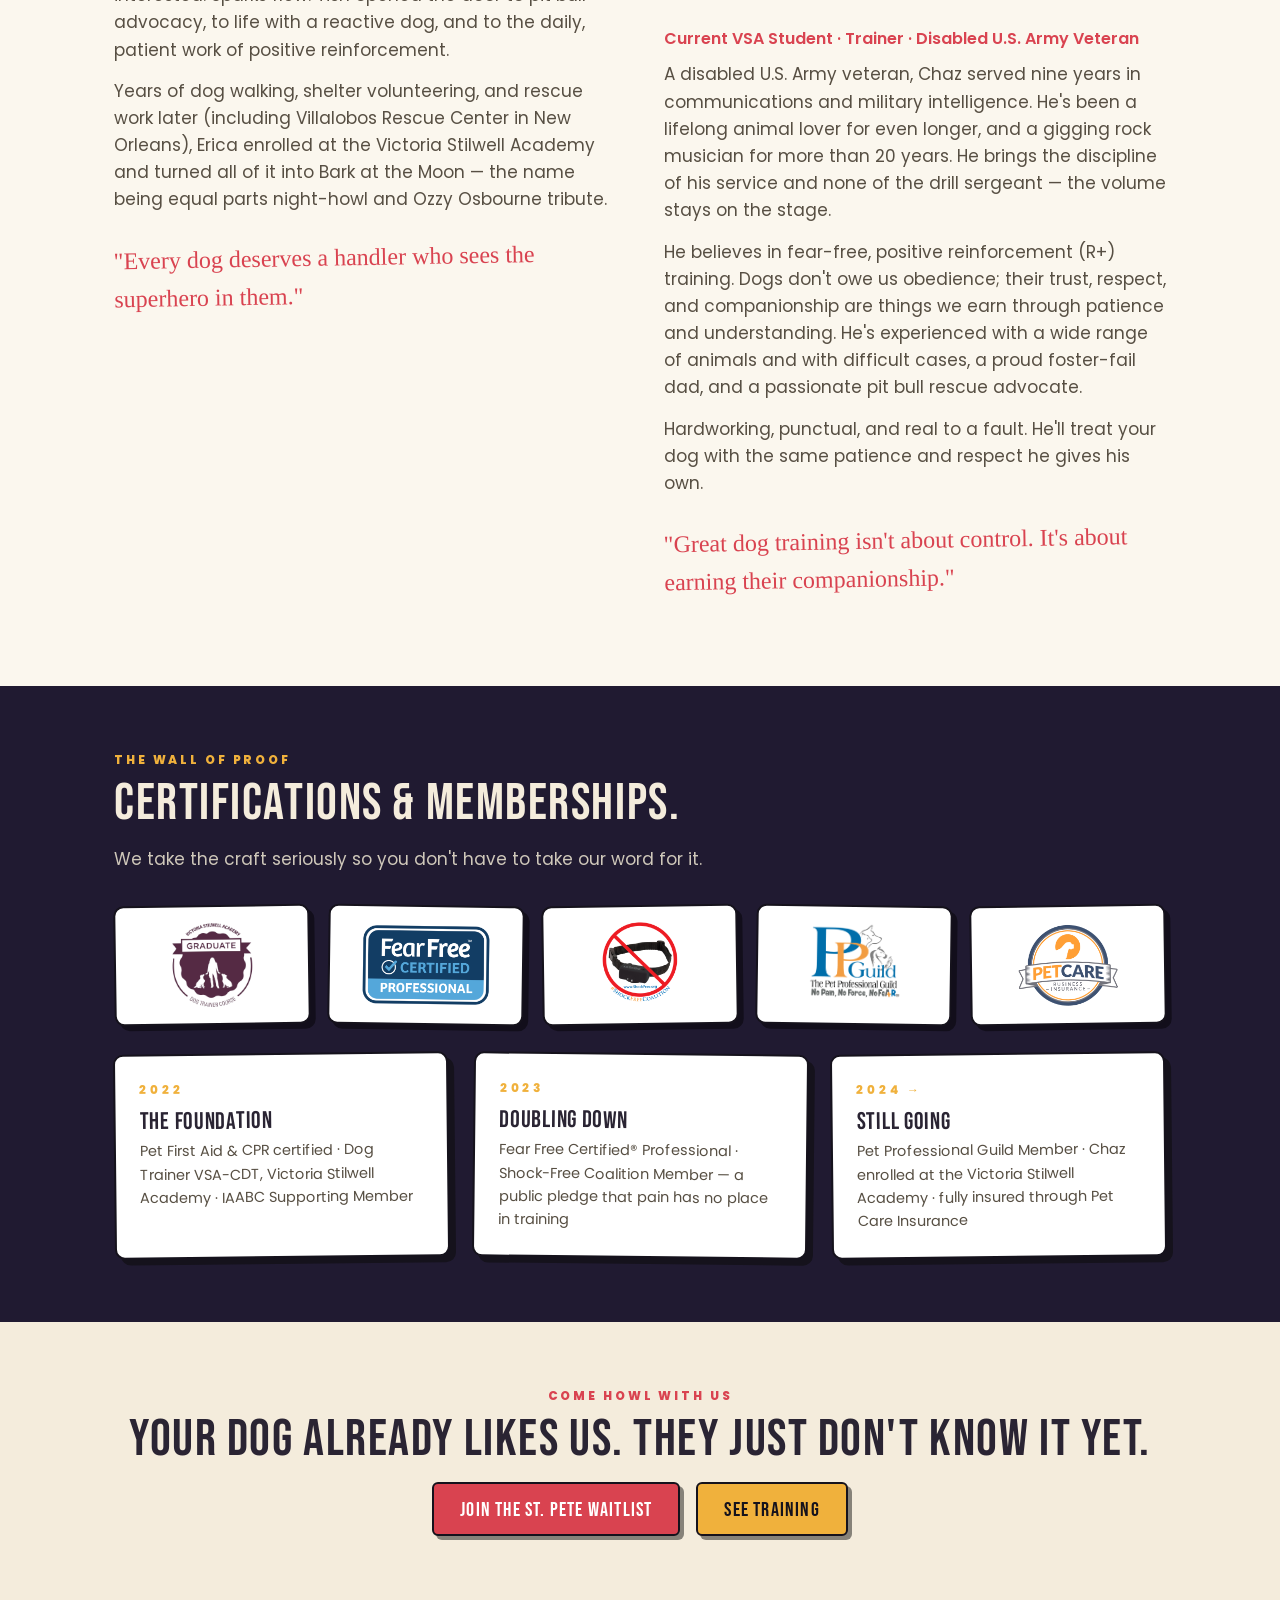
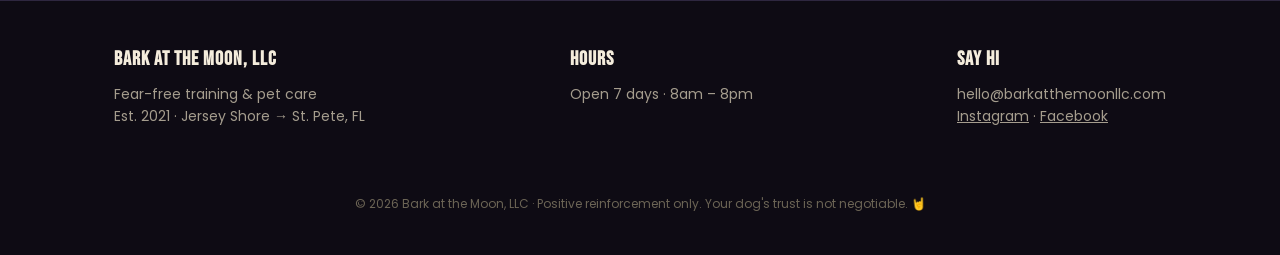
==== commit f14b8dbb: "Chaz pull quote: em dash to a full stop" ====
--- a/about.html
+++ b/about.html
@@ -61,7 +61,7 @@
         <p class="lede" style="margin-bottom:14px;">A disabled U.S. Army veteran, Chaz served nine years in communications and military intelligence. He's been a lifelong animal lover for even longer, and a gigging rock musician for more than 20 years. He brings the discipline of his service and none of the drill sergeant — the volume stays on the stage.</p>
         <p class="lede" style="margin-bottom:14px;">He believes in fear-free, positive reinforcement (R+) training. Dogs don't owe us obedience; their trust, respect, and companionship are things we earn through patience and understanding. He's experienced with a wide range of animals and with difficult cases, a proud foster-fail dad, and a passionate pit bull rescue advocate.</p>
         <p class="lede" style="margin-bottom:14px;">Hardworking, punctual, and real to a fault. He'll treat your dog with the same patience and respect he gives his own.</p>
-        <blockquote class="pull">"Great dog training isn't about control — it's about earning their companionship."</blockquote>
+        <blockquote class="pull">"Great dog training isn't about control. It's about earning their companionship."</blockquote>
       </div>
     </div>
   </div>
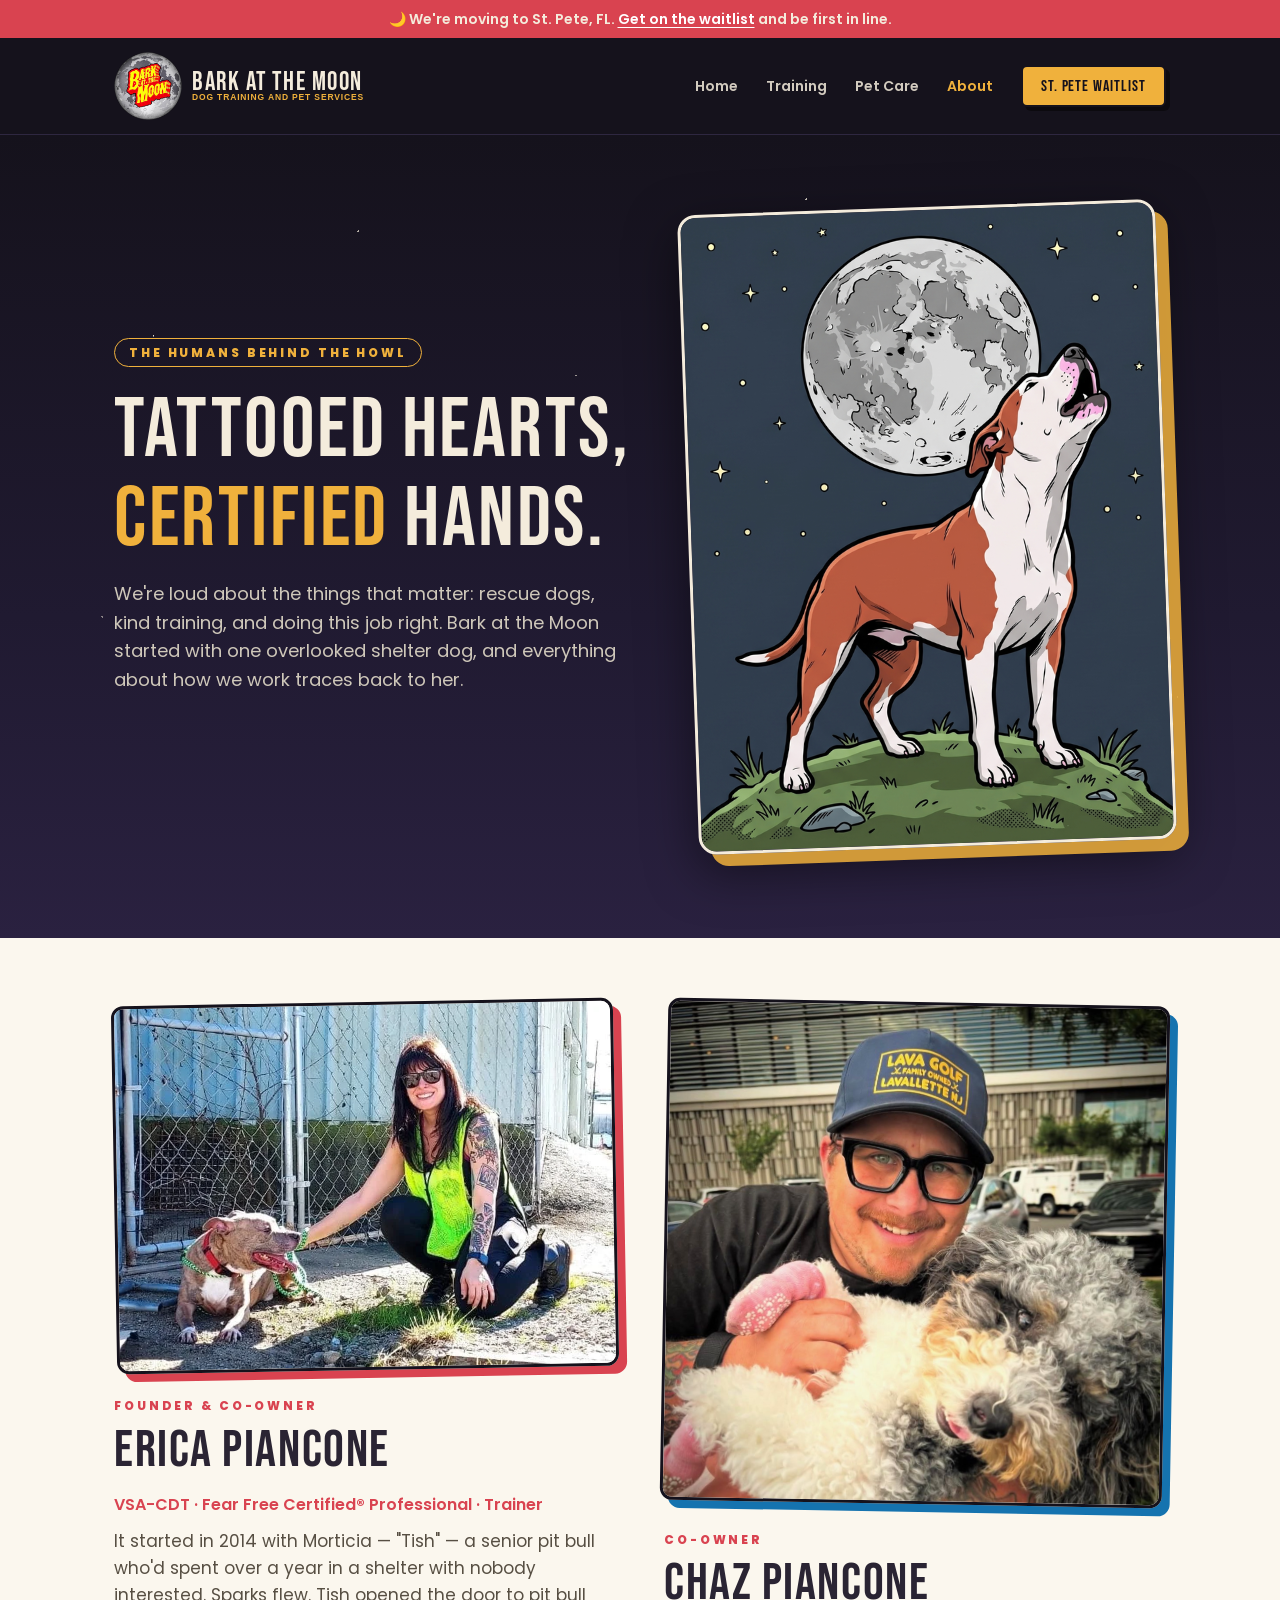
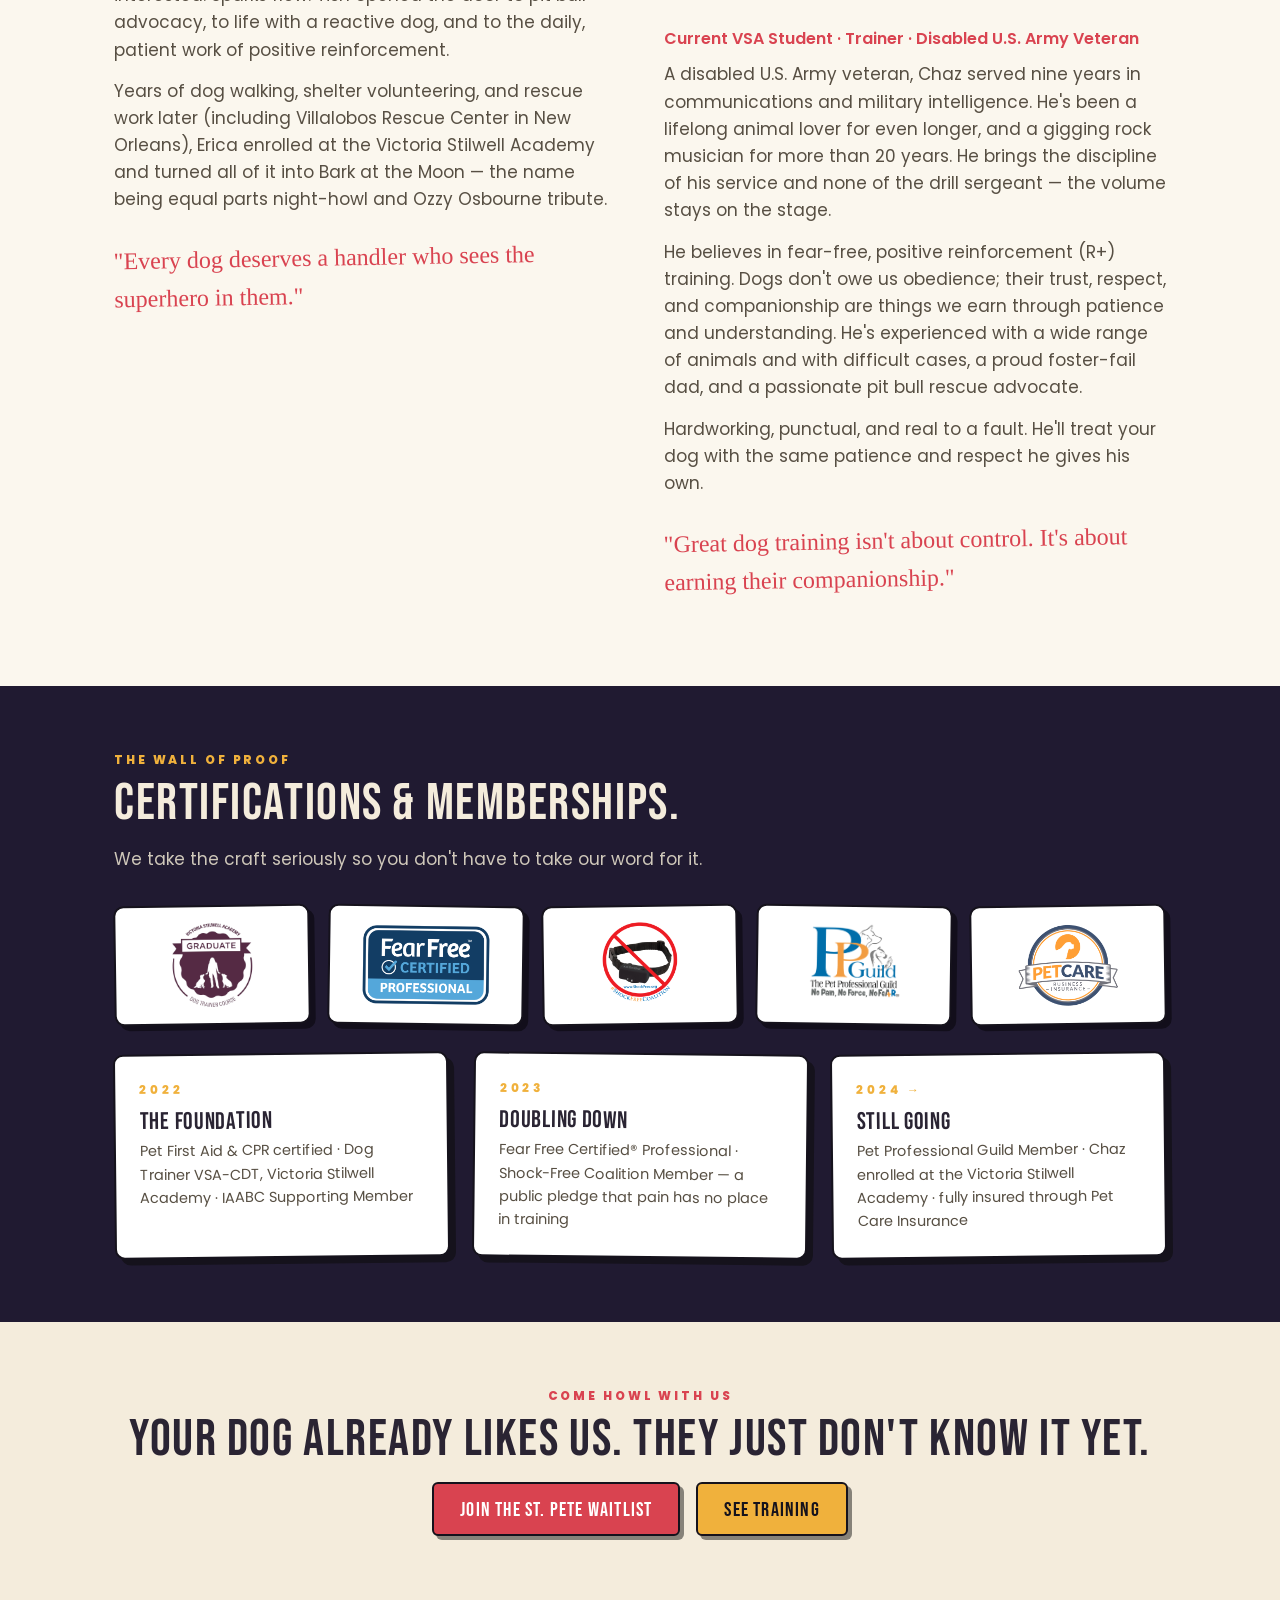
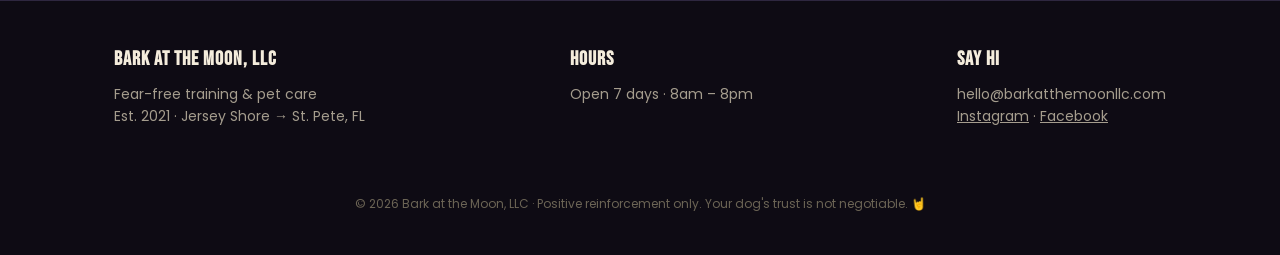
==== commit cbc083c0: "About: new Chaz photo (IMG_3939) Square crop to keep the About layout identical to the old shot." ====
--- a/about.html
+++ b/about.html
@@ -54,7 +54,7 @@
         <blockquote class="pull">"Every dog deserves a handler who sees the superhero in them."</blockquote>
       </div>
       <div>
-        <img class="photo-frame tilt-r" src="assets/chaz.jpg" alt="Chaz on the beach hugging a brindle pit bull">
+        <img class="photo-frame tilt-r" src="assets/chaz.jpg" alt="Chaz smiling in a ball cap and glasses, holding a merle doodle whose front paws are wrapped in pink bandages">
         <div class="kicker">Co-Owner</div>
         <h2 class="title">Chaz Piancone</h2>
         <p style="font-weight:600; color:var(--red); margin-bottom:10px;">Current VSA Student · Trainer · Disabled U.S. Army Veteran</p>
